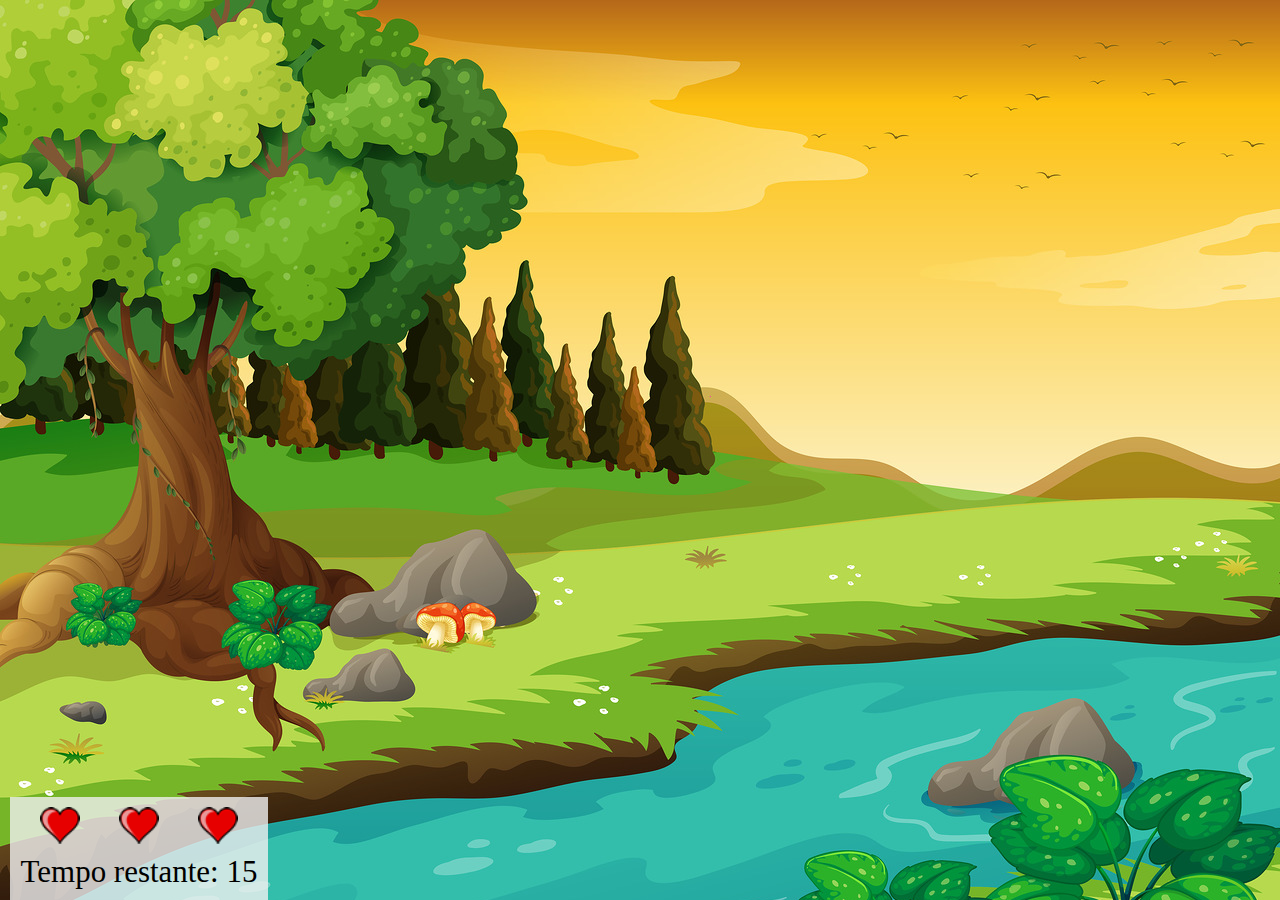
==== index.html @ 2ae4aa9c "corrigido caminhos imagens" ====
<!DOCTYPE html>
<html lang="pt-BR">
<head>
    <meta charset="UTF-8">
    <meta http-equiv="X-UA-Compatible" content="IE=edge">
    <meta name="viewport" content="width=device-width, initial-scale=1.0">
    <title>Mata Mosquito - Game</title>
    <link rel="stylesheet" href="style.css">
</head>
<body>
    <section id="lifesAndTime">
        <section id="lifes">
            <img src="../imagens/coracao_cheio.png" alt="Coração cheio">
            <img src="../imagens/coracao_cheio.png" alt="Coração cheio">
            <img src="../imagens/coracao_cheio.png" alt="Coração cheio">
        </section>
        <section id="time">
            <p>Tempo restante: <span id="tempo"></span></p>
        </section>
    </section>
    <script src="script.js"></script>
</body>
</html>
---- style.css ----
*{
    margin: 0;
    padding: 0;
    box-sizing: border-box;
}

:root{
    font-size: 64.5%;
}

html{
    cursor: url("../imagens/mata_mosca.png") 30 30, auto;
}

body{
    width: 100vw;
    height: 100vh;
    background-image: url("../imagens/bg.jpg");
    background-repeat: no-repeat;
    background-size: cover;
}

section#lifesAndTime{
    width: 25rem;
    height: 10rem;
    background-color: rgba(240, 240, 240, 0.8);
    position: absolute;
    left: 10px;
    bottom: 0px;
    font-size: 3rem;
    display: flex;
    flex-direction: column;
}

section#lifes, #time{
    height: 100%;
    display: flex;
}

section#lifes{
    padding: 10px;
    justify-content: space-around;
}

section#time{
    justify-content: center;
}
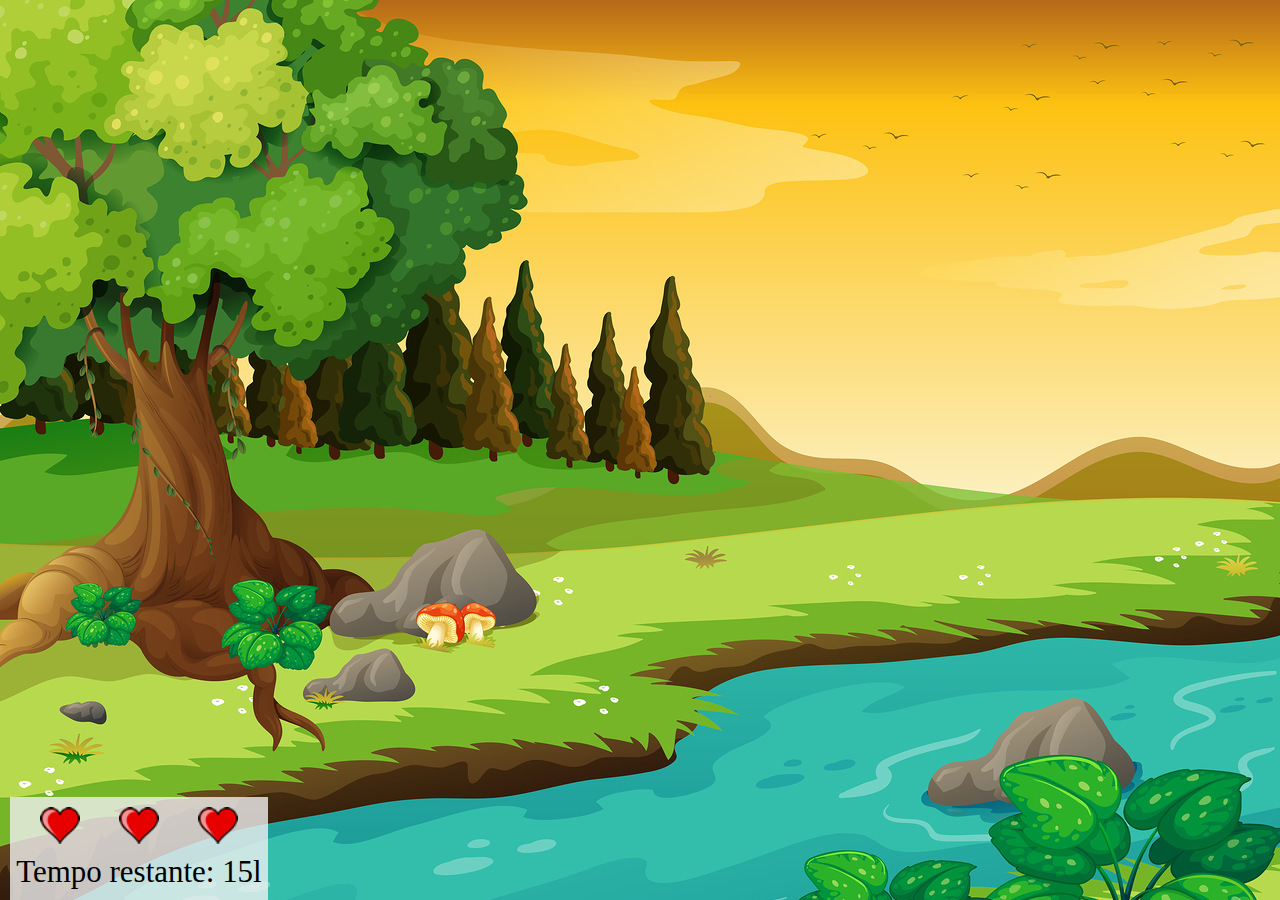
==== commit 361089b2: "ajustes github" ====
--- a/index.html
+++ b/index.html
@@ -10,12 +10,13 @@
 <body>
     <section id="lifesAndTime">
         <section id="lifes">
-            <img src="../imagens/coracao_cheio.png" alt="Coração cheio">
-            <img src="../imagens/coracao_cheio.png" alt="Coração cheio">
-            <img src="../imagens/coracao_cheio.png" alt="Coração cheio">
+            <img src="imagens/coracao_cheio.png" alt="Coração cheio">
+            <img src="imagens/coracao_cheio.png" alt="Coração cheio">
+            <img src="imagens/coracao_cheio.png" alt="Coração cheio">
         </section>
         <section id="time">
             <p>Tempo restante: <span id="tempo"></span></p>
+            l
         </section>
     </section>
     <script src="script.js"></script>
--- a/style.css
+++ b/style.css
@@ -9,13 +9,13 @@
 }
 
 html{
-    cursor: url("../imagens/mata_mosca.png") 30 30, auto;
+    cursor: url("imagens/mata_mosca.png") 30 30, auto;
 }
 
 body{
     width: 100vw;
     height: 100vh;
-    background-image: url("../imagens/bg.jpg");
+    background-image: url("imagens/bg.jpg");
     background-repeat: no-repeat;
     background-size: cover;
 }
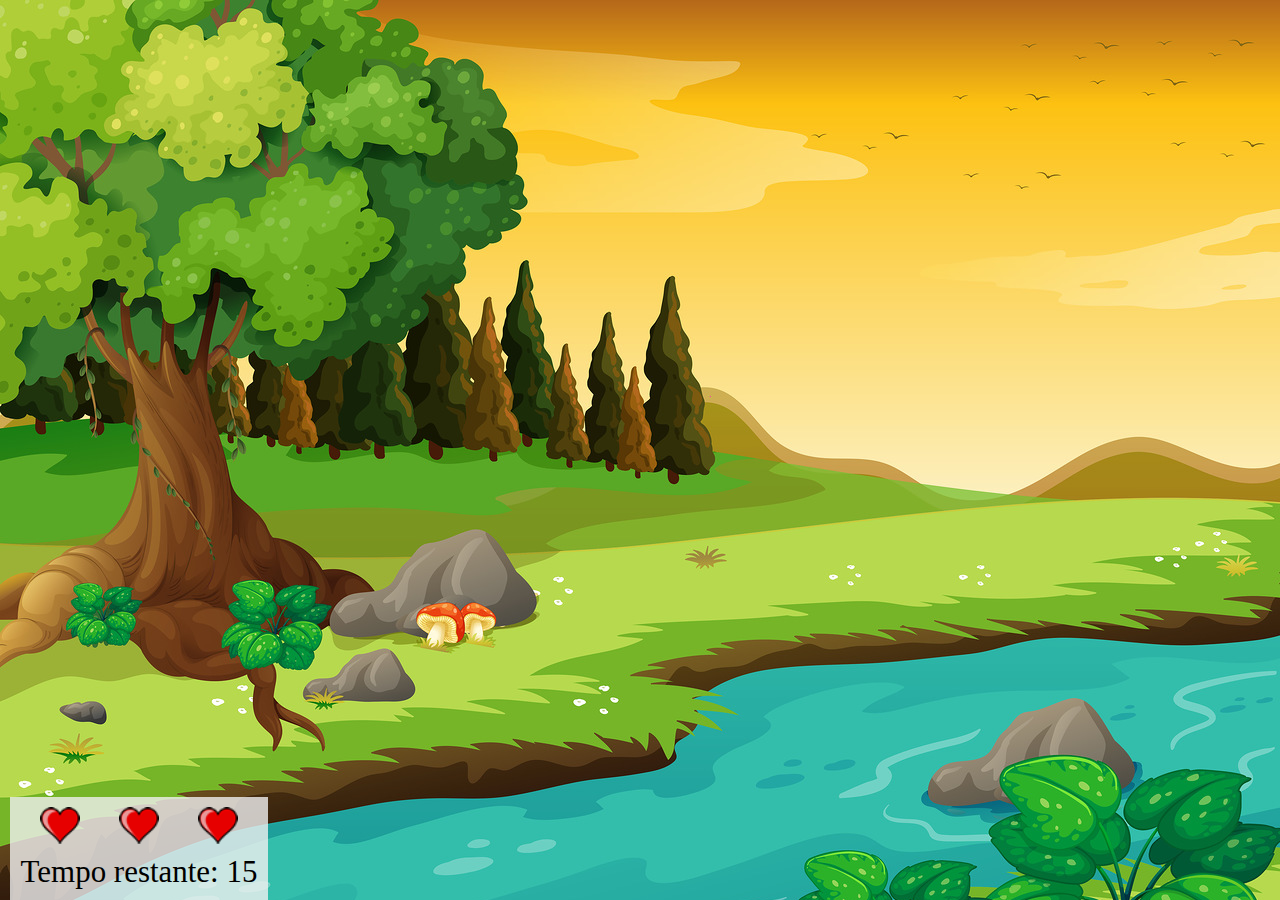
==== commit 6d55d2f2: "estado inicial" ====
--- a/index.html
+++ b/index.html
@@ -16,7 +16,6 @@
         </section>
         <section id="time">
             <p>Tempo restante: <span id="tempo"></span></p>
-            l
         </section>
     </section>
     <script src="script.js"></script>
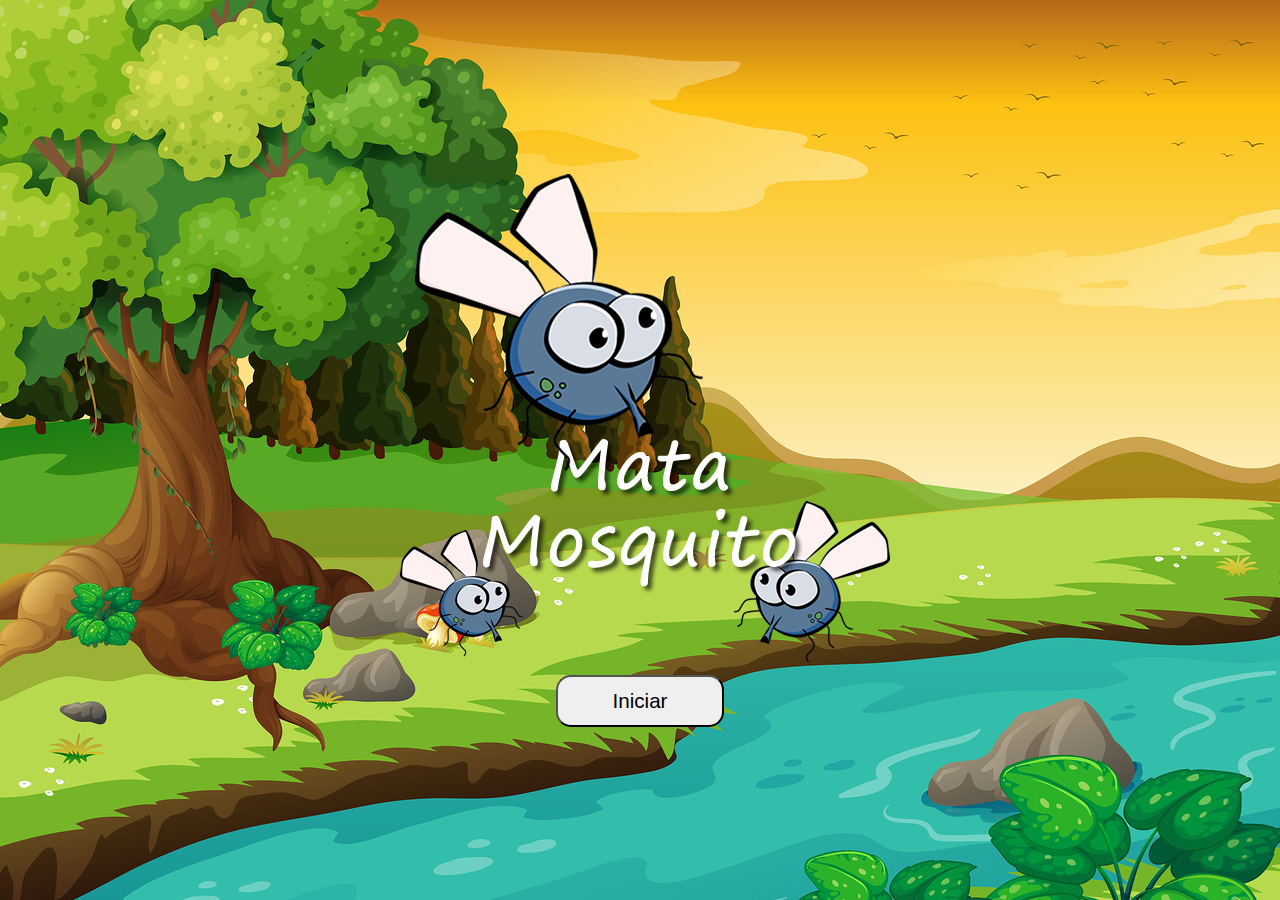
==== commit 74a495f3: "Finalização mobile também" ====
--- a/index.html
+++ b/index.html
@@ -5,19 +5,13 @@
     <meta http-equiv="X-UA-Compatible" content="IE=edge">
     <meta name="viewport" content="width=device-width, initial-scale=1.0">
     <title>Mata Mosquito - Game</title>
-    <link rel="stylesheet" href="style.css">
+    <link rel="stylesheet" href="styleinicial.css">
 </head>
 <body>
-    <section id="lifesAndTime">
-        <section id="lifes">
-            <img src="imagens/coracao_cheio.png" alt="Coração cheio">
-            <img src="imagens/coracao_cheio.png" alt="Coração cheio">
-            <img src="imagens/coracao_cheio.png" alt="Coração cheio">
-        </section>
-        <section id="time">
-            <p>Tempo restante: <span id="tempo"></span></p>
-        </section>
+    <section>
+        <img src="/imagens/game.png" alt="game">
+        <button>Iniciar</button>
     </section>
-    <script src="script.js"></script>
+    <script src="script2.js"></script>
 </body>
 </html>--- a/styleinicial.css
+++ b/styleinicial.css
@@ -0,0 +1,8 @@
+@import url("style.css");
+
+body{
+    text-align: center;
+    display: flex;
+    justify-content: center;
+    align-items: center;
+}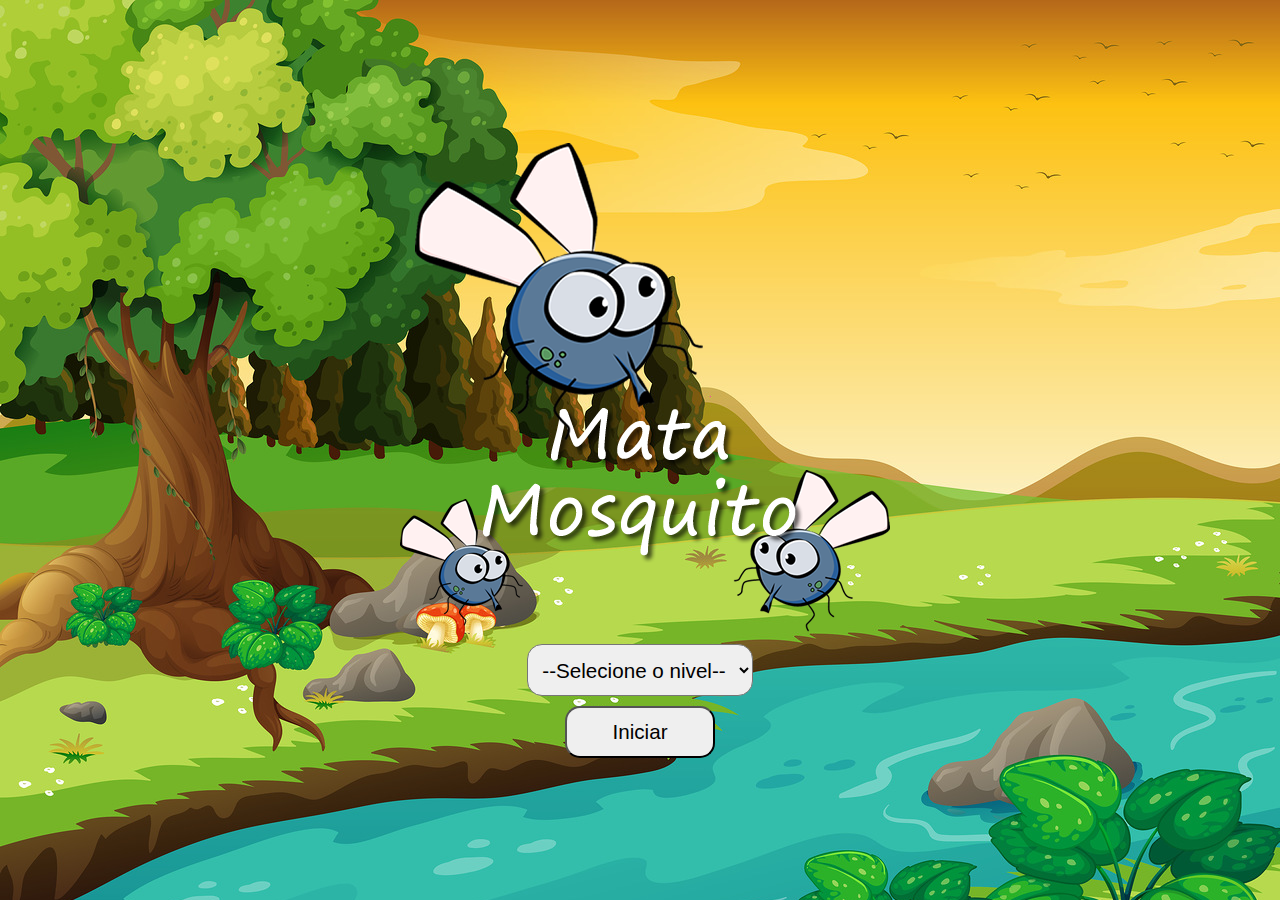
==== commit 00c51cec: "Incluso seletor dificuldade" ====
--- a/index.html
+++ b/index.html
@@ -9,9 +9,16 @@
 </head>
 <body>
     <section>
-        <img src="/imagens/game.png" alt="game">
-        <button>Iniciar</button>
+        <img src="imagens/game.png" alt="game">
+        <form action="jogo.html">
+            <select name="nivel" id="nivel" required>
+                <option value="">--Selecione o nivel--</option>
+                <option value="1">Fácil</option>
+                <option value="2">Médio</option>
+                <option value="3">Dificil</option>
+            </select>
+            <input type="submit" value="Iniciar">
+        </form>
     </section>
-    <script src="script2.js"></script>
 </body>
 </html>